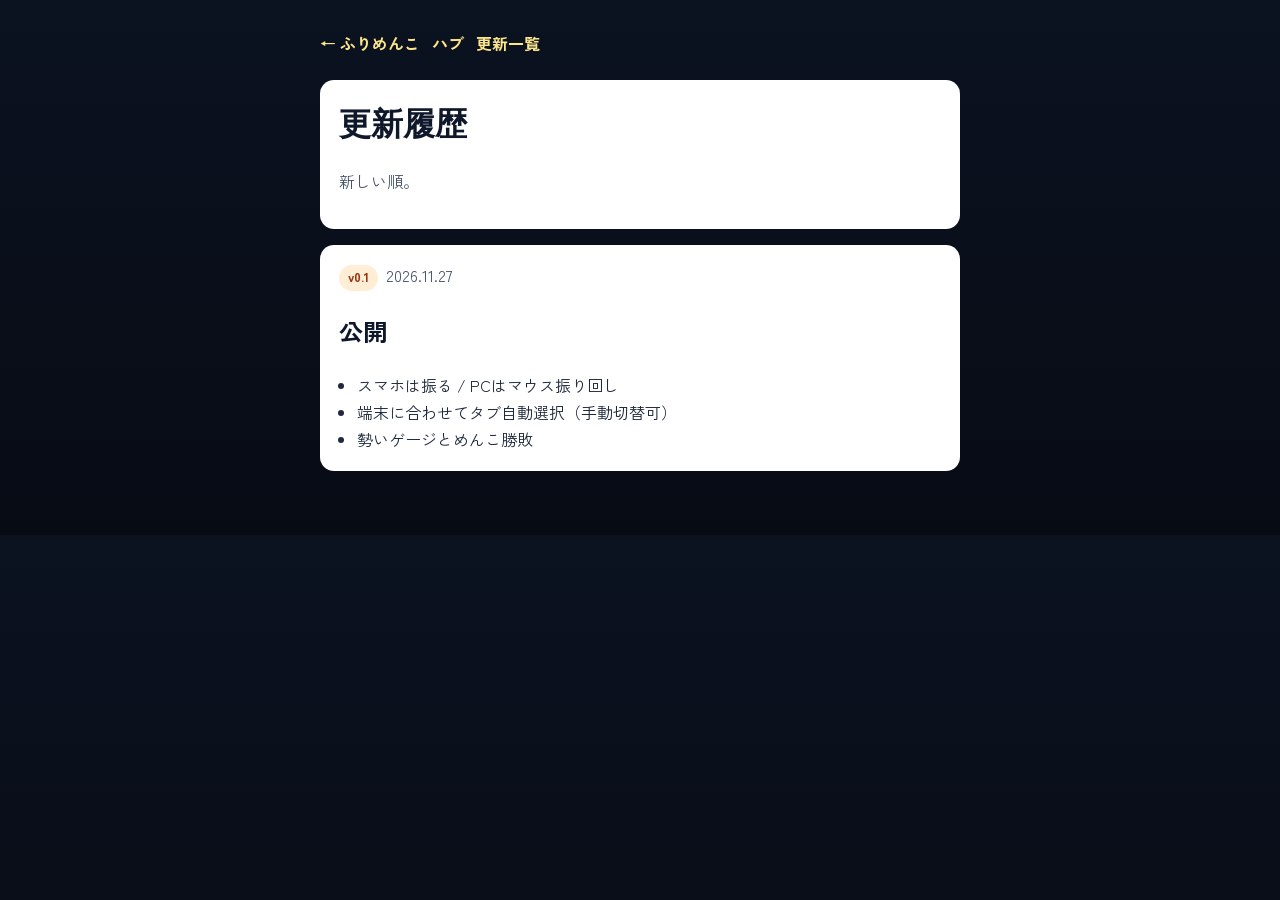
==== changelog.html @ ae633e9a "Add ふりめんこ with phone shake and PC mouse whip modes. Auto-selects the control tab by device while kee" ====
<!DOCTYPE html>
<html lang="ja">
<head>
  <meta charset="UTF-8" />
  <meta name="viewport" content="width=device-width, initial-scale=1" />
  <title>更新履歴 — ふりめんこ</title>
  <link href="https://fonts.googleapis.com/css2?family=Archivo+Black&family=Zen+Kaku+Gothic+New:wght@500;700;900&display=swap" rel="stylesheet" />
  <style>
    :root { --ink:#0f172a; --muted:#475569; --bg:#0b1220; --panel:#fff; --accent:#f59e0b; }
    body { margin:0; font-family:"Zen Kaku Gothic New",sans-serif; background:linear-gradient(180deg,#0b1220,#070b14); color:var(--ink); line-height:1.7; }
    .page { width:min(40rem, calc(100% - 2rem)); margin:0 auto; padding:1.5rem 0 3rem; }
    .nav { display:flex; flex-wrap:wrap; gap:.75rem; margin-bottom:1rem; }
    .nav a { color:#fde68a; font-weight:700; text-decoration:none; min-height:2.5rem; display:inline-flex; align-items:center; }
    .head, .release { background:var(--panel); border-radius:14px; padding:1.1rem 1.2rem; margin-bottom:1rem; }
    h1 { font-family:"Archivo Black",sans-serif; margin:0 0 .4rem; }
    .intro, time { color:var(--muted); }
    .ver { display:inline-block; background:#ffedd5; color:#9a3412; font-weight:900; border-radius:999px; padding:.15rem .55rem; font-size:.78rem; margin-right:.5rem; }
    ul { margin:.5rem 0 0; padding-left:1.1rem; color:#1e293b; }
  </style>
</head>
<body>
  <main class="page">
    <nav class="nav">
      <a href="./">← ふりめんこ</a>
      <a href="https://zmr7z.github.io/ludofolio/">ハブ</a>
      <a href="https://zmr7z.github.io/ludofolio/updates.html">更新一覧</a>
    </nav>
    <header class="head">
      <h1>更新履歴</h1>
      <p class="intro">新しい順。</p>
    </header>
    <article class="release">
      <div><span class="ver">v0.1</span><time datetime="2026-11-27">2026.11.27</time></div>
      <h2>公開</h2>
      <ul>
        <li>スマホは振る / PCはマウス振り回し</li>
        <li>端末に合わせてタブ自動選択（手動切替可）</li>
        <li>勢いゲージとめんこ勝敗</li>
      </ul>
    </article>
  </main>
</body>
</html>
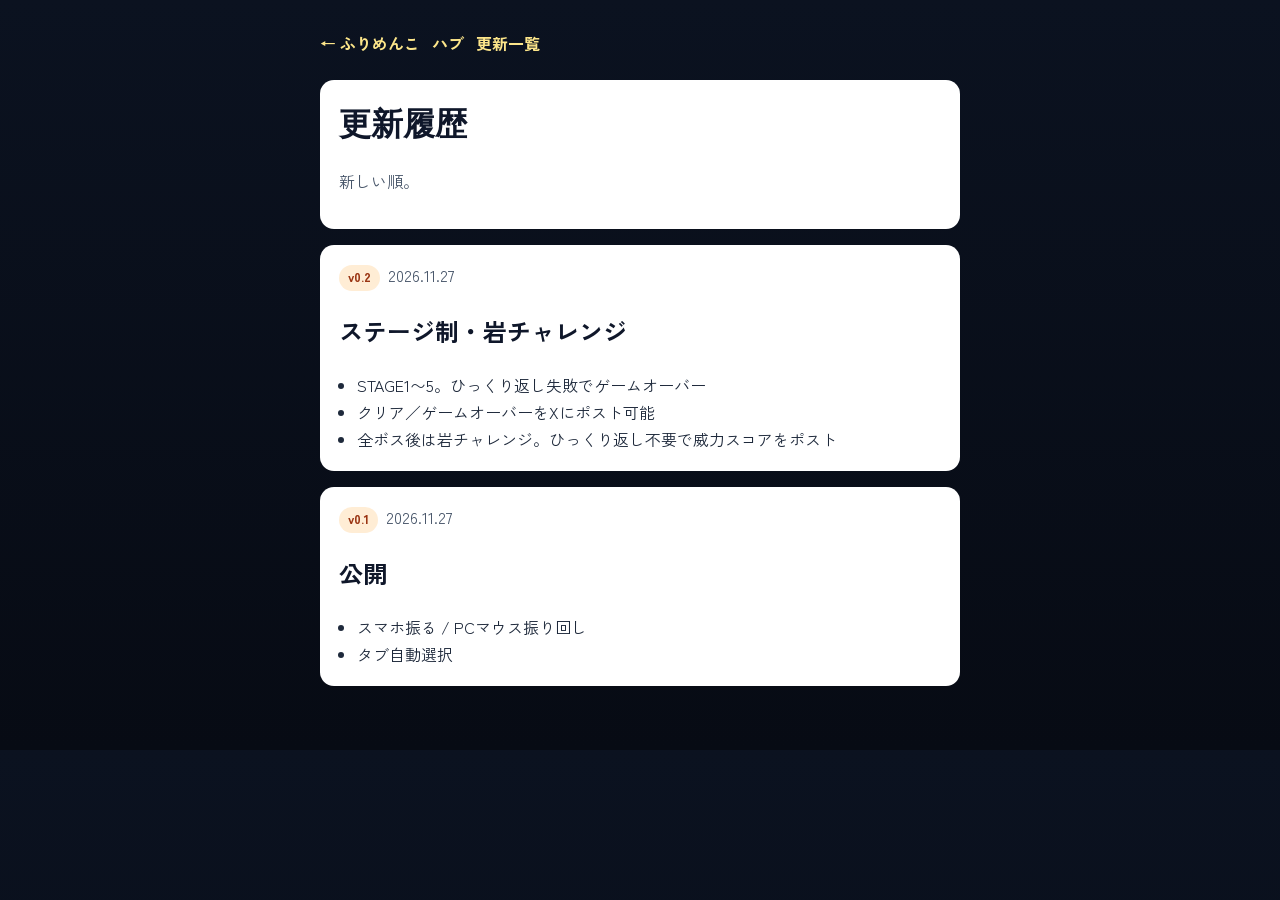
==== commit 55f73138: "Add stage run, fail=game over, rock score challenge, and X share. Clears five bosses then measures p" ====
--- a/changelog.html
+++ b/changelog.html
@@ -6,7 +6,7 @@
   <title>更新履歴 — ふりめんこ</title>
   <link href="https://fonts.googleapis.com/css2?family=Archivo+Black&family=Zen+Kaku+Gothic+New:wght@500;700;900&display=swap" rel="stylesheet" />
   <style>
-    :root { --ink:#0f172a; --muted:#475569; --bg:#0b1220; --panel:#fff; --accent:#f59e0b; }
+    :root { --ink:#0f172a; --muted:#475569; --bg:#0b1220; --panel:#fff; }
     body { margin:0; font-family:"Zen Kaku Gothic New",sans-serif; background:linear-gradient(180deg,#0b1220,#070b14); color:var(--ink); line-height:1.7; }
     .page { width:min(40rem, calc(100% - 2rem)); margin:0 auto; padding:1.5rem 0 3rem; }
     .nav { display:flex; flex-wrap:wrap; gap:.75rem; margin-bottom:1rem; }
@@ -30,12 +30,20 @@
       <p class="intro">新しい順。</p>
     </header>
     <article class="release">
+      <div><span class="ver">v0.2</span><time datetime="2026-11-27">2026.11.27</time></div>
+      <h2>ステージ制・岩チャレンジ</h2>
+      <ul>
+        <li>STAGE1〜5。ひっくり返し失敗でゲームオーバー</li>
+        <li>クリア／ゲームオーバーをXにポスト可能</li>
+        <li>全ボス後は岩チャレンジ。ひっくり返し不要で威力スコアをポスト</li>
+      </ul>
+    </article>
+    <article class="release">
       <div><span class="ver">v0.1</span><time datetime="2026-11-27">2026.11.27</time></div>
       <h2>公開</h2>
       <ul>
-        <li>スマホは振る / PCはマウス振り回し</li>
-        <li>端末に合わせてタブ自動選択（手動切替可）</li>
-        <li>勢いゲージとめんこ勝敗</li>
+        <li>スマホ振る / PCマウス振り回し</li>
+        <li>タブ自動選択</li>
       </ul>
     </article>
   </main>
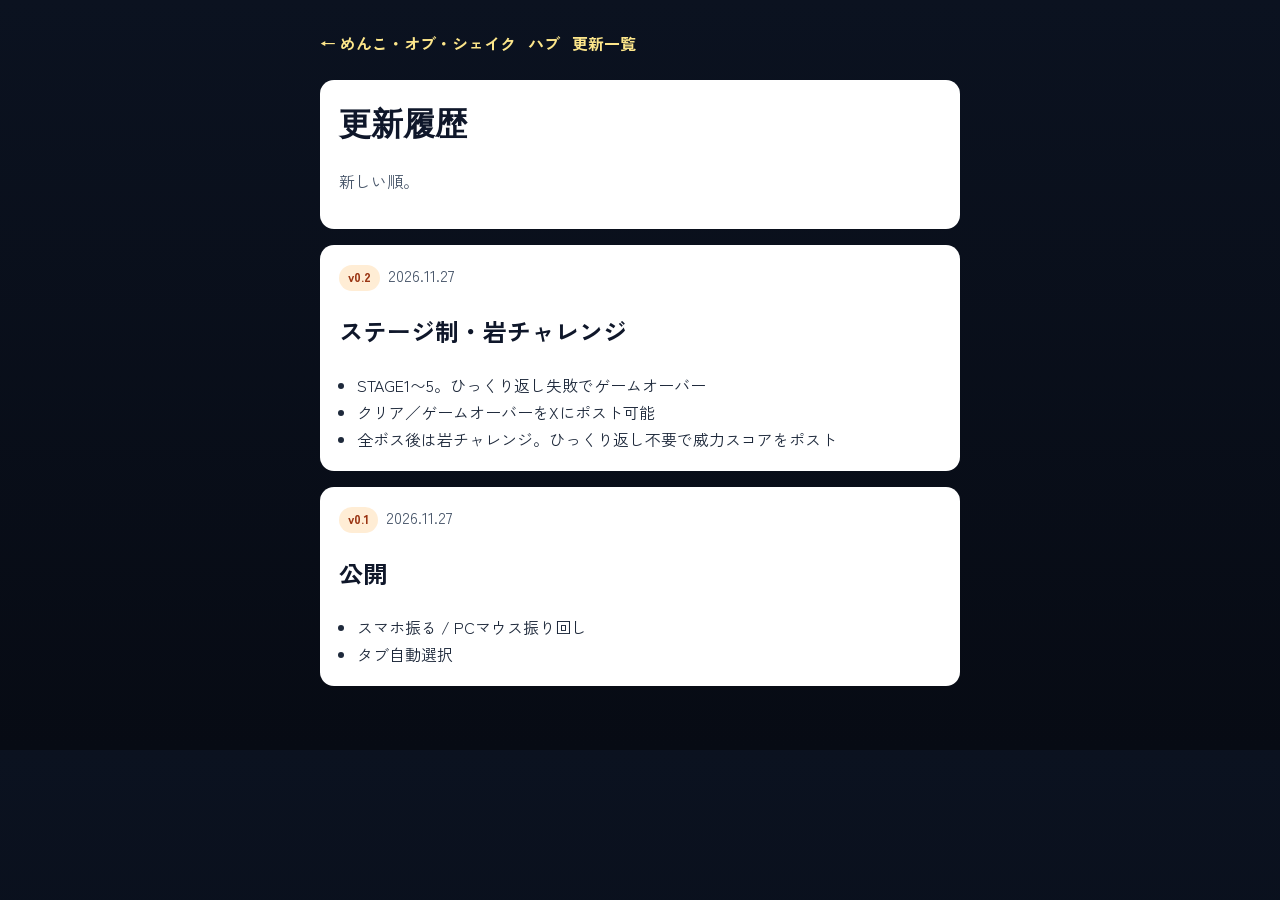
==== commit f48b3908: "Rename the game to めんこ・オブ・シェイク. Keeps the shake identity while making the title more distinctive." ====
--- a/changelog.html
+++ b/changelog.html
@@ -1,9 +1,9 @@
-<!DOCTYPE html>
+﻿<!DOCTYPE html>
 <html lang="ja">
 <head>
   <meta charset="UTF-8" />
   <meta name="viewport" content="width=device-width, initial-scale=1" />
-  <title>更新履歴 — ふりめんこ</title>
+  <title>更新履歴 — めんこ・オブ・シェイク</title>
   <link href="https://fonts.googleapis.com/css2?family=Archivo+Black&family=Zen+Kaku+Gothic+New:wght@500;700;900&display=swap" rel="stylesheet" />
   <style>
     :root { --ink:#0f172a; --muted:#475569; --bg:#0b1220; --panel:#fff; }
@@ -21,7 +21,7 @@
 <body>
   <main class="page">
     <nav class="nav">
-      <a href="./">← ふりめんこ</a>
+      <a href="./">← めんこ・オブ・シェイク</a>
       <a href="https://zmr7z.github.io/ludofolio/">ハブ</a>
       <a href="https://zmr7z.github.io/ludofolio/updates.html">更新一覧</a>
     </nav>
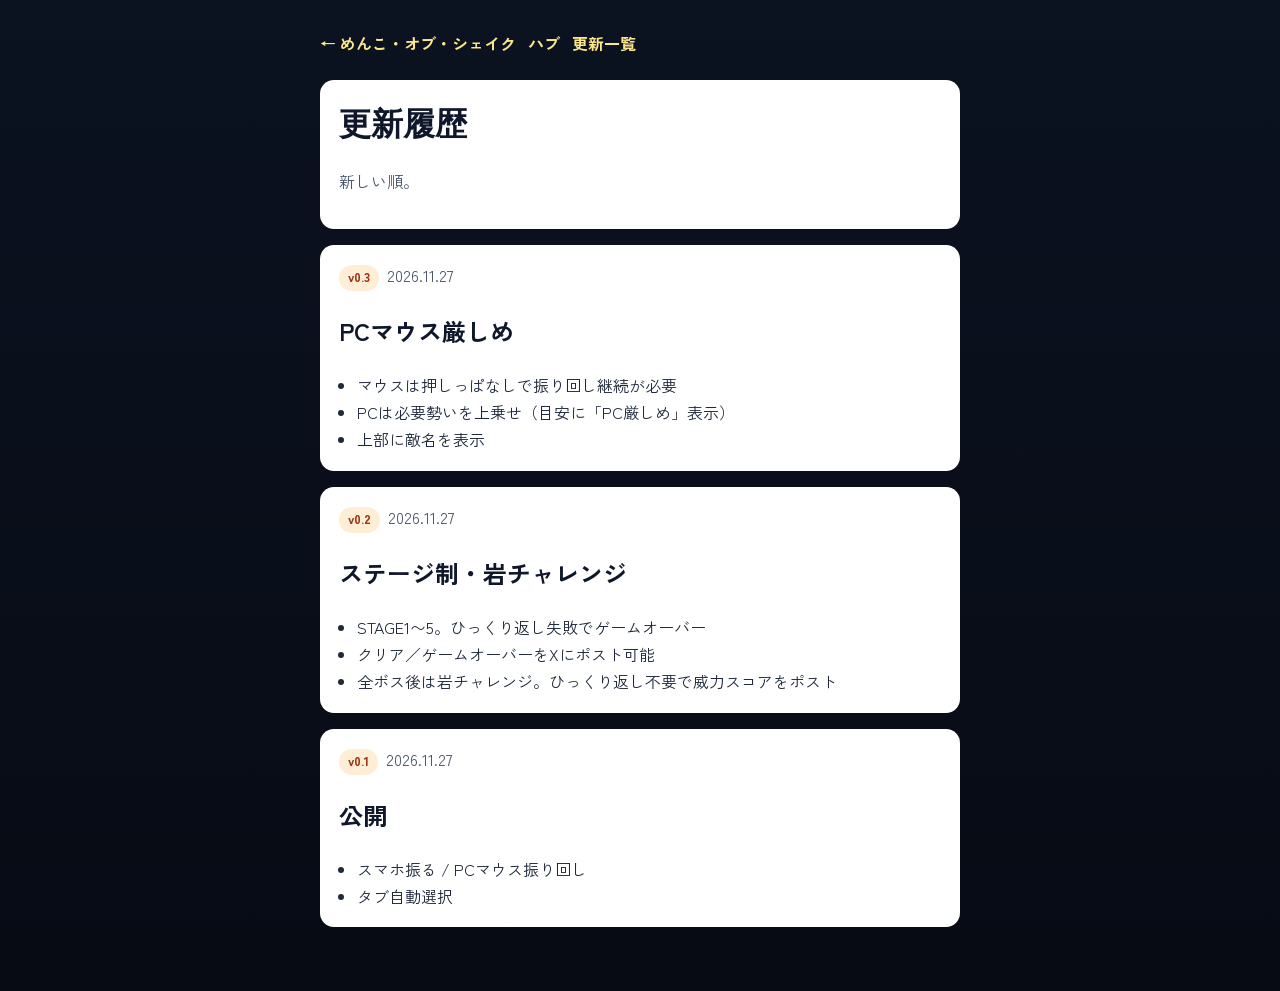
==== commit 1e1c14cb: "Harden PC mouse difficulty for stage clears. Requires sustained whipping, harsher scoring, and highe" ====
--- a/changelog.html
+++ b/changelog.html
@@ -30,6 +30,15 @@
       <p class="intro">新しい順。</p>
     </header>
     <article class="release">
+      <div><span class="ver">v0.3</span><time datetime="2026-11-27">2026.11.27</time></div>
+      <h2>PCマウス厳しめ</h2>
+      <ul>
+        <li>マウスは押しっぱなしで振り回し継続が必要</li>
+        <li>PCは必要勢いを上乗せ（目安に「PC厳しめ」表示）</li>
+        <li>上部に敵名を表示</li>
+      </ul>
+    </article>
+    <article class="release">
       <div><span class="ver">v0.2</span><time datetime="2026-11-27">2026.11.27</time></div>
       <h2>ステージ制・岩チャレンジ</h2>
       <ul>
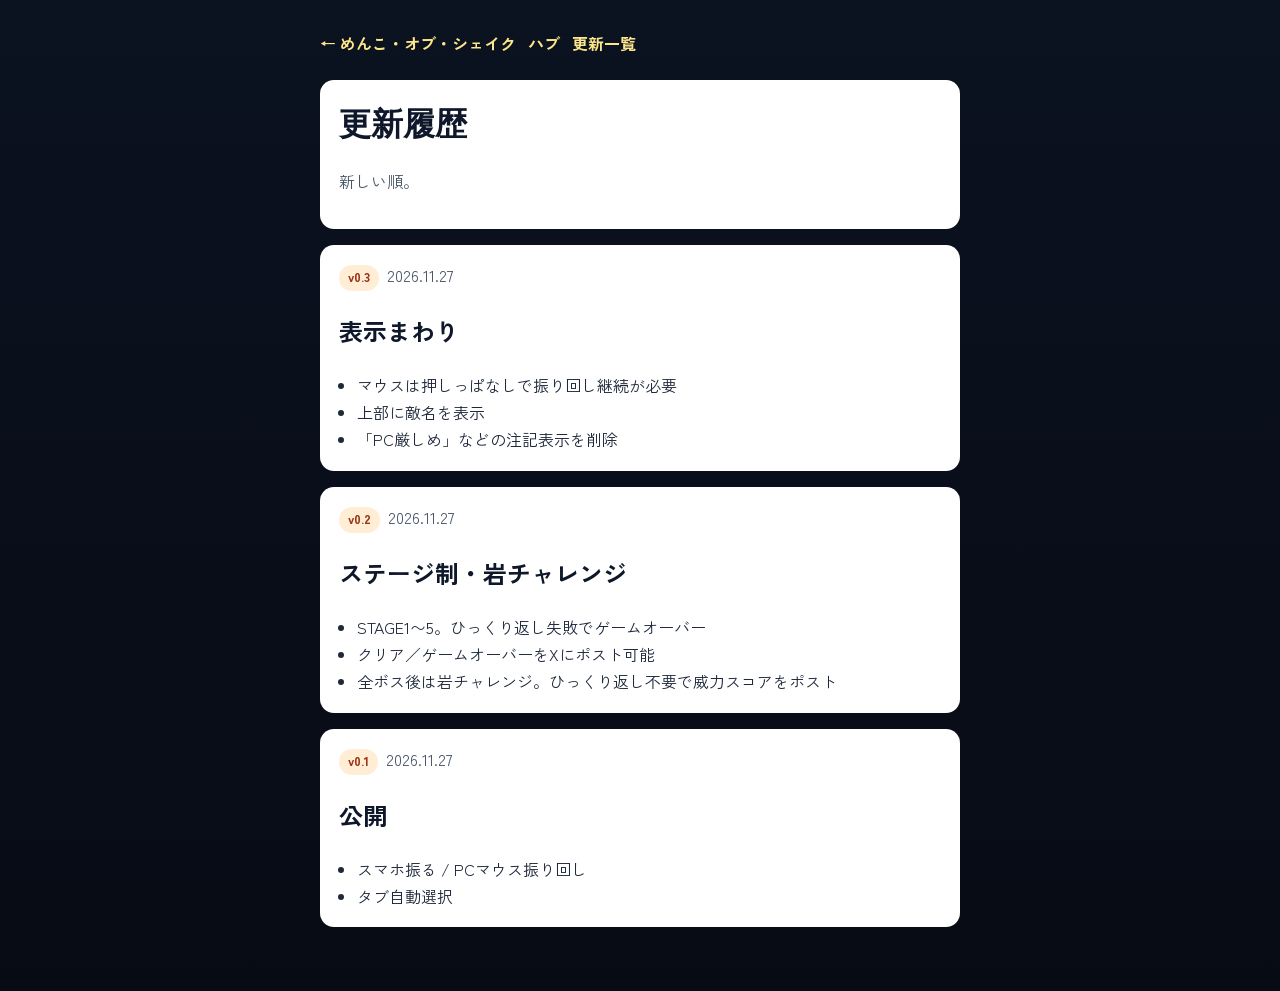
==== commit 3cb48369: "Remove PC-strict difficulty notes from the UI copy. Scoring differences stay under the hood without " ====
--- a/changelog.html
+++ b/changelog.html
@@ -31,11 +31,11 @@
     </header>
     <article class="release">
       <div><span class="ver">v0.3</span><time datetime="2026-11-27">2026.11.27</time></div>
-      <h2>PCマウス厳しめ</h2>
+      <h2>表示まわり</h2>
       <ul>
         <li>マウスは押しっぱなしで振り回し継続が必要</li>
-        <li>PCは必要勢いを上乗せ（目安に「PC厳しめ」表示）</li>
         <li>上部に敵名を表示</li>
+        <li>「PC厳しめ」などの注記表示を削除</li>
       </ul>
     </article>
     <article class="release">
